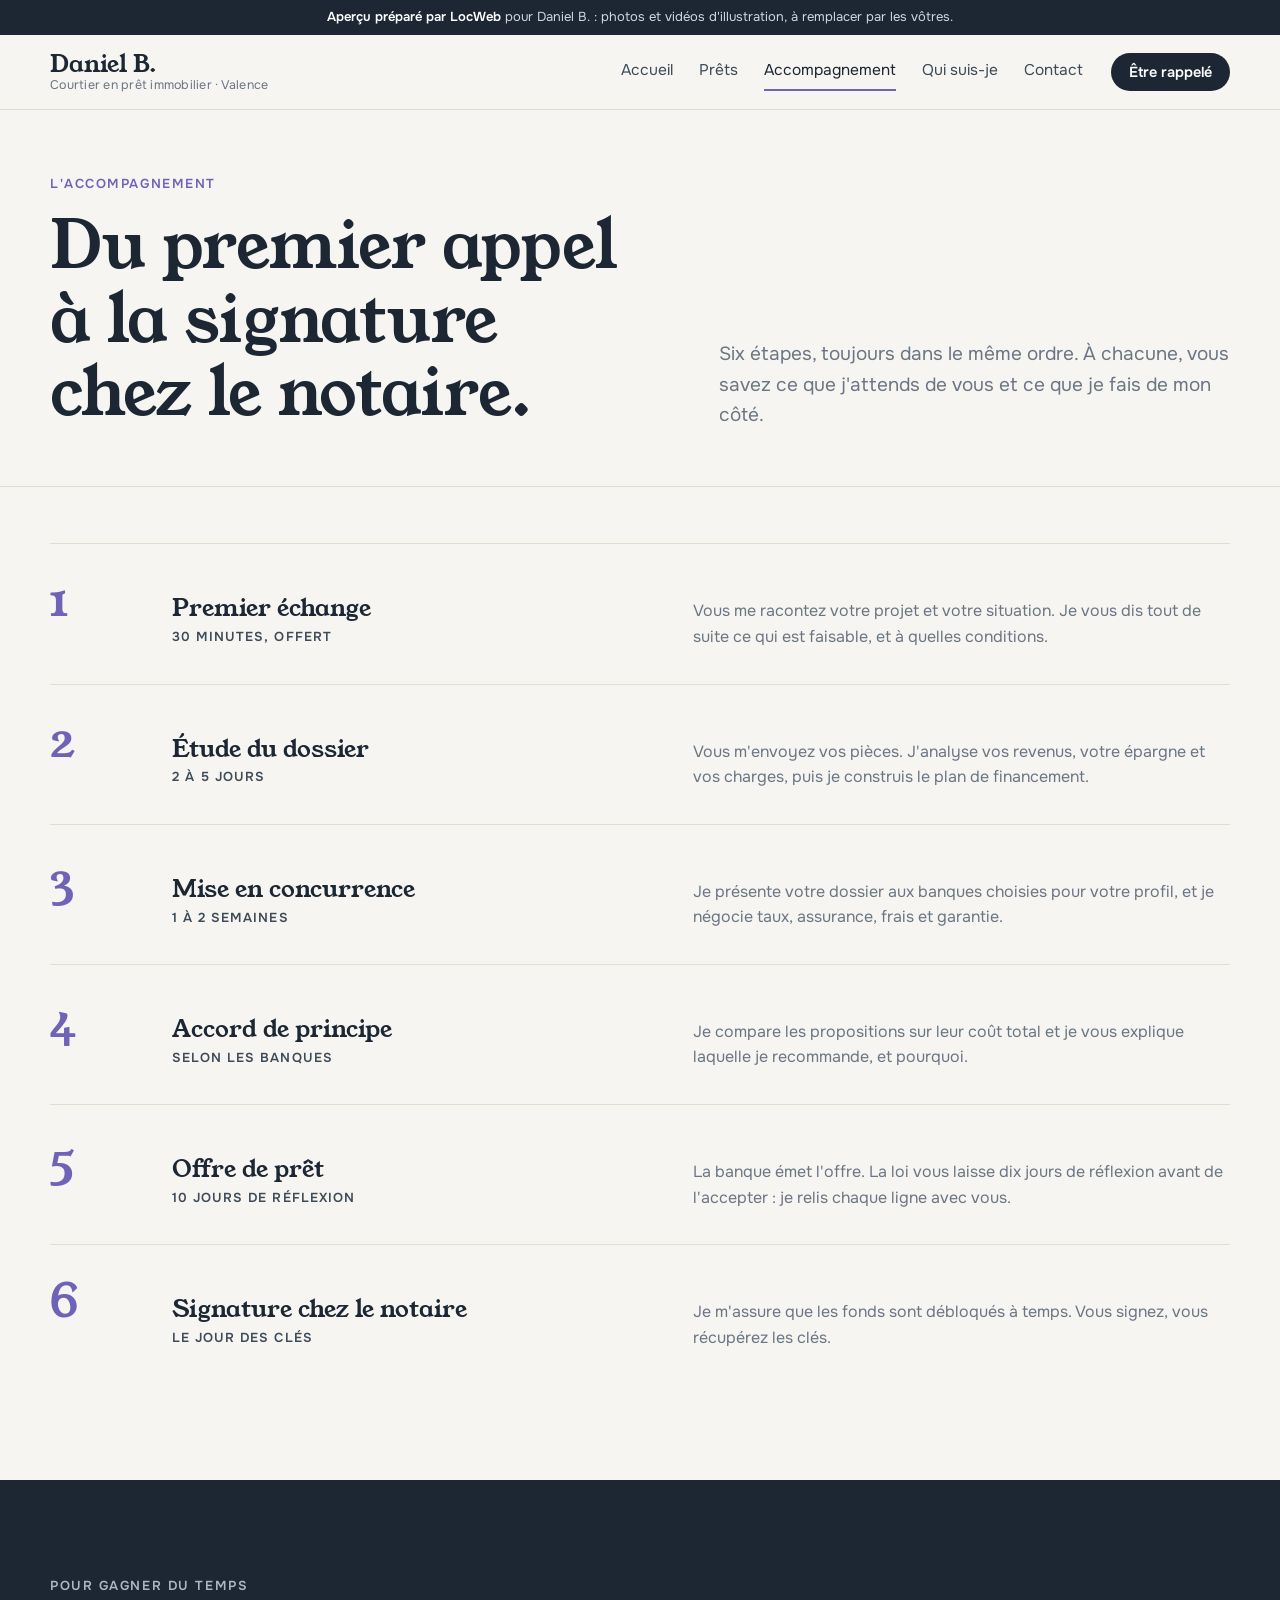
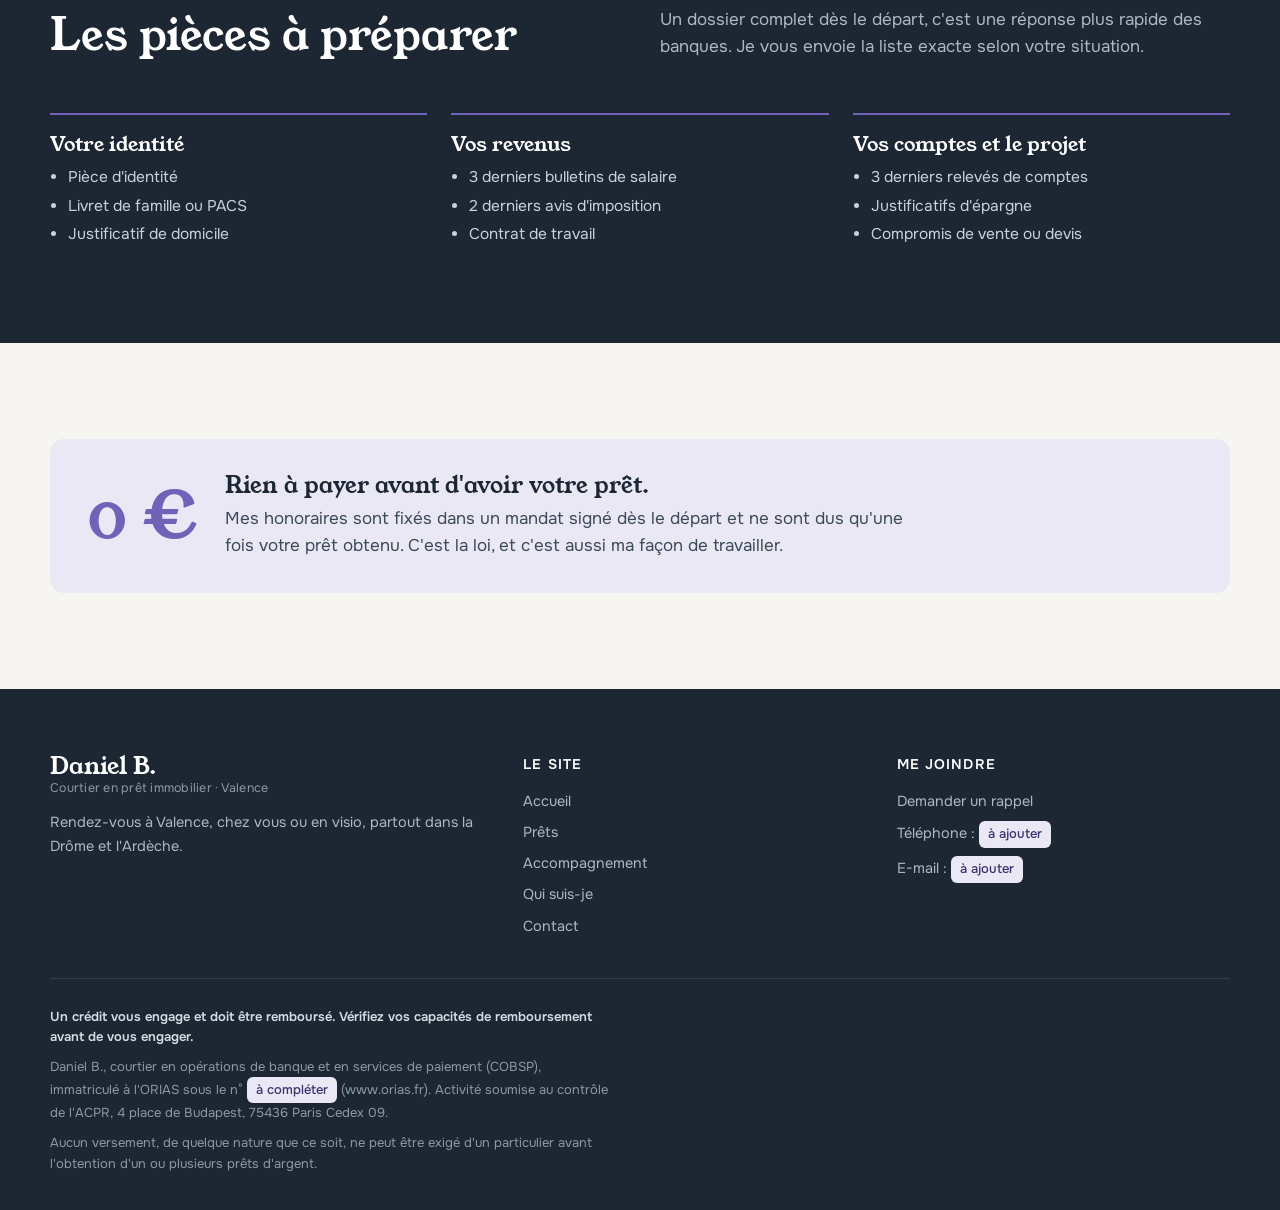
==== accompagnement.html @ 5ca6ddae "Aperçu Daniel B., courtier en prêt immobilier à Valence Co-Authored-By: Claude Opus 5.5 <noreply@ant" ====
<!doctype html>
<html lang="fr">
<head>
<meta charset="utf-8">
<meta name="viewport" content="width=device-width, initial-scale=1">
<title>Accompagnement | Daniel B., courtier à Valence</title>
<meta name="description" content="Les six étapes d'un prêt immobilier avec Daniel B., du premier échange à la signature chez le notaire.">
<meta name="robots" content="noindex, nofollow">
<link rel="preconnect" href="https://fonts.googleapis.com"><link rel="preconnect" href="https://fonts.gstatic.com" crossorigin>
<link href="https://fonts.googleapis.com/css2?family=Onest:wght@400;500;600&family=Young+Serif&display=swap" rel="stylesheet">
<script>document.documentElement.classList.add('js')</script>
<link rel="stylesheet" href="style.css?v=1">
<link rel="icon" href="data:image/svg+xml,%3Csvg xmlns='http://www.w3.org/2000/svg' viewBox='0 0 32 32'%3E%3Crect width='32' height='32' rx='8' fill='%231c2733'/%3E%3Ctext x='16' y='22' font-family='Georgia' font-size='17' fill='%23c9c2f2' text-anchor='middle'%3EDB%3C/text%3E%3C/svg%3E">
<script type="application/ld+json">{"@context":"https://schema.org","@type":"FinancialService","name":"Daniel B. — Courtier en prêt immobilier","description":"Courtier en prêt immobilier à Valence : recherche du meilleur taux, assurance emprunteur, renégociation.","url":"https://shigyn.github.io/danielcourtier/","areaServed":["Valence","Drôme","Ardèche"],"address":{"@type":"PostalAddress","addressLocality":"Valence","postalCode":"26000","addressCountry":"FR"}}</script>
</head>
<body>
<div class="apercu"><b>Aperçu préparé par LocWeb</b> pour Daniel B. : photos et vidéos d'illustration, à remplacer par les vôtres.</div>
<header class="entete">
  <div class="conteneur">
    <a class="marque" href="index.html"><b>Daniel B.</b><small>Courtier en prêt immobilier · Valence</small></a>
    <nav class="nav" aria-label="Menu principal"><a href="index.html">Accueil</a><a href="prets.html">Prêts</a><a href="accompagnement.html" aria-current="page">Accompagnement</a><a href="qui-suis-je.html">Qui suis-je</a><a href="contact.html">Contact</a></nav>
    <a class="bouton" href="contact.html">Être rappelé</a>
    <button class="burger" type="button" aria-label="Ouvrir le menu" aria-expanded="false"><span></span><span></span><span></span></button>
  </div>
</header>
<main>

<section class="tete-page">
  <div class="conteneur">
    <div class="revele"><p class="surtitre">L'accompagnement</p><h1>Du premier appel à la signature chez le notaire.</h1></div>
    <p class="chapo revele">Six étapes, toujours dans le même ordre. À chacune, vous savez ce que j'attends de vous et ce que je fais de mon côté.</p>
  </div>
</section>
<section class="section" style="padding-top:56px">
  <div class="conteneur">
    <ol class="etapes">
      <li class="etape revele"><h3>Premier échange<span class="duree">30 minutes, offert</span></h3><p>Vous me racontez votre projet et votre situation. Je vous dis tout de suite ce qui est faisable, et à quelles conditions.</p></li>
      <li class="etape revele"><h3>Étude du dossier<span class="duree">2 à 5 jours</span></h3><p>Vous m'envoyez vos pièces. J'analyse vos revenus, votre épargne et vos charges, puis je construis le plan de financement.</p></li>
      <li class="etape revele"><h3>Mise en concurrence<span class="duree">1 à 2 semaines</span></h3><p>Je présente votre dossier aux banques choisies pour votre profil, et je négocie taux, assurance, frais et garantie.</p></li>
      <li class="etape revele"><h3>Accord de principe<span class="duree">Selon les banques</span></h3><p>Je compare les propositions sur leur coût total et je vous explique laquelle je recommande, et pourquoi.</p></li>
      <li class="etape revele"><h3>Offre de prêt<span class="duree">10 jours de réflexion</span></h3><p>La banque émet l'offre. La loi vous laisse dix jours de réflexion avant de l'accepter : je relis chaque ligne avec vous.</p></li>
      <li class="etape revele"><h3>Signature chez le notaire<span class="duree">Le jour des clés</span></h3><p>Je m'assure que les fonds sont débloqués à temps. Vous signez, vous récupérez les clés.</p></li>
    </ol>
  </div>
</section>
<section class="section section-sombre">
  <div class="conteneur">
    <div class="tete-section revele">
      <div><p class="surtitre">Pour gagner du temps</p><h2>Les pièces à préparer</h2></div>
      <p>Un dossier complet dès le départ, c'est une réponse plus rapide des banques. Je vous envoie la liste exacte selon votre situation.</p>
    </div>
    <div class="pieces">
      <div class="piece revele"><h3>Votre identité</h3><ul><li>Pièce d'identité</li><li>Livret de famille ou PACS</li><li>Justificatif de domicile</li></ul></div>
      <div class="piece revele"><h3>Vos revenus</h3><ul><li>3 derniers bulletins de salaire</li><li>2 derniers avis d'imposition</li><li>Contrat de travail</li></ul></div>
      <div class="piece revele"><h3>Vos comptes et le projet</h3><ul><li>3 derniers relevés de comptes</li><li>Justificatifs d'épargne</li><li>Compromis de vente ou devis</li></ul></div>
    </div>
  </div>
</section>
<section class="section">
  <div class="conteneur">
    <div class="encart revele">
      <div class="encart-mot">0 €</div>
      <div><h3>Rien à payer avant d'avoir votre prêt.</h3><p>Mes honoraires sont fixés dans un mandat signé dès le départ et ne sont dus qu'une fois votre prêt obtenu. C'est la loi, et c'est aussi ma façon de travailler.</p></div>
    </div>
  </div>
</section>

</main>
<footer class="pied">
  <div class="conteneur">
    <div class="pied-haut">
      <div>
        <a class="marque" href="index.html"><b>Daniel B.</b><small>Courtier en prêt immobilier · Valence</small></a>
        <p style="margin-top:16px">Rendez-vous à Valence, chez vous ou en visio, partout dans la Drôme et l'Ardèche.</p>
      </div>
      <div><h4>Le site</h4><ul><li><a href="index.html">Accueil</a></li><li><a href="prets.html">Prêts</a></li><li><a href="accompagnement.html">Accompagnement</a></li><li><a href="qui-suis-je.html">Qui suis-je</a></li><li><a href="contact.html">Contact</a></li></ul></div>
      <div><h4>Me joindre</h4><ul><li><a href="contact.html">Demander un rappel</a></li><li>Téléphone : <span class="a-completer">à ajouter</span></li><li>E-mail : <span class="a-completer">à ajouter</span></li></ul></div>
    </div>
    <div class="mentions">
      <p><strong>Un crédit vous engage et doit être remboursé. Vérifiez vos capacités de remboursement avant de vous engager.</strong></p>
      <p>Daniel B., courtier en opérations de banque et en services de paiement (COBSP), immatriculé à l'ORIAS sous le n° <span class="a-completer">à compléter</span> (www.orias.fr). Activité soumise au contrôle de l'ACPR, 4 place de Budapest, 75436 Paris Cedex 09.</p>
      <p>Aucun versement, de quelque nature que ce soit, ne peut être exigé d'un particulier avant l'obtention d'un ou plusieurs prêts d'argent.</p>
    </div>
  </div>
</footer>
<script src="app.js?v=1" defer></script>
</body>
</html>
---- style.css ----
/* Daniel B. — courtier en prêt immobilier, Valence. Aperçu LocWeb. */
:root {
  --nuit: #1c2733;      /* encre ardoise : titres, fonds sombres */
  --encre: #3d4a58;     /* texte courant */
  --gris: #6b7684;      /* texte secondaire */
  --papier: #f6f5f1;    /* fond */
  --pierre: #e2ddd1;    /* calcaire de la Drôme : filets, cartes */
  --lavande: #6f63b8;   /* l'accent, utilisé avec retenue */
  --lavande-pale: #ebe8f6;
  --blanc: #fff;
  --r: 14px;
  --serif: 'Young Serif', Georgia, serif;
  --sans: 'Onest', system-ui, sans-serif;
}
* { box-sizing: border-box; margin: 0 }
html { scroll-behavior: smooth }
body { font: 17px/1.6 var(--sans); color: var(--encre); background: var(--papier); -webkit-font-smoothing: antialiased }
img { display: block; max-width: 100%; height: auto }
a { color: inherit }
h1, h2, h3 { font-family: var(--serif); font-weight: 400; color: var(--nuit); line-height: 1.12; text-wrap: balance }
h1 { font-size: clamp(38px, 5.4vw, 66px); letter-spacing: -.01em }
h2 { font-size: clamp(30px, 3.6vw, 44px) }
h3 { font-size: 23px }
p { max-width: 62ch }
.conteneur { width: min(1180px, 100% - 40px); margin-inline: auto }
.surtitre { font-size: 13px; font-weight: 600; letter-spacing: .12em; text-transform: uppercase; color: var(--lavande); margin-bottom: 14px }
.chapo { font-size: 19px; color: var(--encre); margin-top: 18px }
:focus-visible { outline: 3px solid var(--lavande); outline-offset: 3px; border-radius: 4px }

/* Bandeau aperçu */
.apercu { background: var(--nuit); color: #cfd6df; font-size: 13px; text-align: center; padding: 7px 16px }
.apercu b { color: #fff; font-weight: 600 }

/* En-tête */
.entete { position: sticky; top: 0; z-index: 20; background: rgba(246,245,241,.92); backdrop-filter: blur(10px); border-bottom: 1px solid var(--pierre) }
.entete .conteneur { display: flex; align-items: center; gap: 28px; height: 74px }
.marque { text-decoration: none; display: grid; line-height: 1.15 }
.marque b { font-family: var(--serif); font-weight: 400; font-size: 24px; color: var(--nuit) }
.marque small { font-size: 12.5px; color: var(--gris); letter-spacing: .02em }
.nav { display: flex; gap: 26px; margin-left: auto }
.nav a { text-decoration: none; font-size: 15.5px; color: var(--encre); padding: 6px 0; border-bottom: 2px solid transparent }
.nav a:hover { color: var(--nuit) }
.nav a[aria-current] { color: var(--nuit); border-color: var(--lavande) }
.bouton { display: inline-flex; align-items: center; gap: 10px; justify-content: center; font: 600 15.5px/1 var(--sans); text-decoration: none; padding: 15px 22px; border-radius: 999px; background: var(--nuit); color: #fff; border: 0; cursor: pointer; transition: background .2s }
.bouton:hover { background: #2b3a4b }
.bouton-clair { background: transparent; color: var(--nuit); box-shadow: inset 0 0 0 1.5px var(--nuit) }
.bouton-clair:hover { background: var(--nuit); color: #fff }
.bouton-lavande { background: var(--lavande) }
.bouton-lavande:hover { background: #5d52a3 }
.entete .bouton { padding: 12px 18px; font-size: 14.5px }
.burger { display: none; margin-left: auto; width: 44px; height: 44px; border: 0; background: none; cursor: pointer }
.burger span { display: block; width: 22px; height: 2px; background: var(--nuit); margin: 5px auto; transition: transform .2s }

/* Héros : la remise des clés en vidéo, le calcul par-dessus */
.heros { position: relative; min-height: min(88vh, 820px); display: grid; align-items: center; padding: 90px 0 70px; overflow: hidden; background: var(--nuit) }
.heros-fond { position: absolute; inset: 0 }
.heros-fond video, .heros-fond img { width: 100%; height: 100%; object-fit: cover; animation: approche 18s ease-out both }
.heros-fond::after { content: ''; position: absolute; inset: 0; background: linear-gradient(90deg, rgba(20,28,37,.9) 0%, rgba(20,28,37,.66) 48%, rgba(20,28,37,.25) 100%) }
@keyframes approche { from { transform: scale(1.08) } to { transform: scale(1) } }
.heros .conteneur { position: relative; display: grid; grid-template-columns: 1.1fr 1fr; gap: 64px; align-items: center }
.heros h1 { color: #fff }
.heros h1 em { font-style: normal; color: #c9c2f2 }
.heros .surtitre { color: #c9c2f2 }
.heros-texte .chapo { max-width: 46ch; color: #d3d9e1 }
.heros-actions { display: flex; flex-wrap: wrap; gap: 12px; margin-top: 32px }
.heros .bouton-clair { color: #fff; box-shadow: inset 0 0 0 1.5px rgba(255,255,255,.7) }
.heros .bouton-clair:hover { background: #fff; color: var(--nuit) }
.entree > * { opacity: 0; transform: translateY(22px); animation: monte .9s cubic-bezier(.2,.7,.2,1) forwards }
.entree > :nth-child(2) { animation-delay: .12s } .entree > :nth-child(3) { animation-delay: .24s } .entree > :nth-child(4) { animation-delay: .36s }
.calcul.entree-carte { opacity: 0; transform: translateY(30px); animation: monte 1s .45s cubic-bezier(.2,.7,.2,1) forwards }
@keyframes monte { to { opacity: 1; transform: none } }
@media (prefers-reduced-motion: reduce) { .heros-fond video, .heros-fond img, .entree > *, .calcul.entree-carte { animation: none; opacity: 1; transform: none } }

/* La carte de calcul : l'élément signature */
.calcul { background: var(--blanc); border-radius: 20px; padding: 34px; box-shadow: 0 1px 0 var(--pierre), 0 24px 60px -30px rgba(28,39,51,.35) }
.calcul h2 { font-size: 26px; margin-bottom: 26px }
.curseur { margin-bottom: 22px }
.curseur label { display: flex; justify-content: space-between; align-items: baseline; font-size: 15px; color: var(--gris); margin-bottom: 10px }
.curseur output { font: 600 19px/1 var(--sans); color: var(--nuit); font-variant-numeric: tabular-nums }
input[type=range] { -webkit-appearance: none; appearance: none; width: 100%; height: 6px; border-radius: 6px; background: linear-gradient(var(--lavande), var(--lavande)) 0/var(--p, 50%) 100% no-repeat, var(--pierre); cursor: pointer }
input[type=range]::-webkit-slider-thumb { -webkit-appearance: none; width: 24px; height: 24px; border-radius: 50%; background: var(--blanc); border: 2px solid var(--lavande); box-shadow: 0 2px 6px rgba(0,0,0,.15) }
input[type=range]::-moz-range-thumb { width: 22px; height: 22px; border-radius: 50%; background: var(--blanc); border: 2px solid var(--lavande) }
.resultat { margin-top: 28px; padding-top: 24px; border-top: 1px solid var(--pierre); display: grid; grid-template-columns: 1fr auto; gap: 6px 20px; align-items: end }
.resultat-libelle { font-size: 15px; color: var(--gris) }
.resultat-chiffre { font-family: var(--serif); font-size: clamp(44px, 5vw, 58px); line-height: 1; color: var(--nuit); font-variant-numeric: tabular-nums; grid-row: 2 }
.resultat-chiffre small { font-family: var(--sans); font-size: 18px; color: var(--gris) }
.resultat-cout { grid-row: 1 / 3; grid-column: 2; text-align: right; font-size: 14px; color: var(--gris) }
.resultat-cout b { display: block; font-size: 18px; color: var(--encre); font-variant-numeric: tabular-nums }
.gain { margin-top: 20px; background: var(--lavande-pale); color: #3b3270; border-radius: 12px; padding: 14px 16px; font-size: 15px; line-height: 1.45 }
.gain b { font-variant-numeric: tabular-nums }
.avertissement { font-size: 12.5px; color: var(--gris); margin-top: 16px; line-height: 1.45 }

/* Sections */
.section { padding: 96px 0 }
.section-blanche { background: var(--blanc) }
.section-sombre { background: var(--nuit); color: #c9d1db }
.section-sombre h2, .section-sombre h3 { color: #fff }
.section-sombre .surtitre { color: #b5aeea }
.tete-section { display: grid; grid-template-columns: 1fr 1fr; gap: 40px; align-items: end; margin-bottom: 52px }
.tete-section p { color: var(--gris) }
.section-sombre .tete-section p { color: #aeb8c4 }

/* Leviers négociés */
.leviers { display: grid; grid-template-columns: repeat(4, 1fr); gap: 1px; background: var(--pierre); border: 1px solid var(--pierre); border-radius: var(--r); overflow: hidden }
.levier { background: var(--blanc); padding: 30px 26px 34px }
.levier-mot { font-family: var(--serif); font-size: 30px; color: var(--lavande); line-height: 1; margin-bottom: 14px }
.levier h3 { font-size: 20px; margin-bottom: 8px }
.levier p { font-size: 15.5px; color: var(--gris) }

/* Emplacements photo / vidéo du courtier */
.media-perso { display: grid; grid-template-columns: 1.4fr 1fr; gap: 56px; align-items: center }
.cadre-video, .cadre-portrait { position: relative; border-radius: var(--r); overflow: hidden; background: #26323f; display: grid; place-items: center; text-align: center; color: #c9d1db }
.cadre-video { aspect-ratio: 16/9 }
.cadre-video img, .cadre-portrait img { position: absolute; inset: 0; width: 100%; height: 100%; object-fit: cover; opacity: .38 }
.cadre-video > div, .cadre-portrait > div { position: relative; padding: 24px }
.lecture { width: 78px; height: 78px; border-radius: 50%; background: var(--blanc); display: grid; place-items: center; margin: 0 auto 16px; box-shadow: 0 10px 30px rgba(0,0,0,.3) }
.lecture::before { content: ''; border-left: 22px solid var(--nuit); border-top: 14px solid transparent; border-bottom: 14px solid transparent; margin-left: 6px }
.cadre-video strong, .cadre-portrait strong { display: block; color: #fff; font-weight: 600; font-size: 17px }
.cadre-video small, .cadre-portrait small { font-size: 14px }
.cadre-portrait { aspect-ratio: 4/5 }
.signature-nom { font-family: var(--serif); font-size: 24px; color: var(--nuit); margin-top: 22px }

/* Profils */
.profils { display: grid; grid-template-columns: repeat(3, 1fr); gap: 24px }
.profil { background: var(--blanc); border-radius: var(--r); overflow: hidden; text-decoration: none; display: flex; flex-direction: column; transition: transform .25s, box-shadow .25s }
.profil:hover { transform: translateY(-4px); box-shadow: 0 20px 40px -24px rgba(28,39,51,.4) }
.profil img { aspect-ratio: 4/3; object-fit: cover; width: 100% }
.profil div { padding: 24px 24px 28px }
.profil h3 { margin-bottom: 8px }
.profil p { font-size: 15.5px; color: var(--gris) }
.profil .lien { margin-top: 14px; font-weight: 600; font-size: 15px; color: var(--lavande) }

/* Bandeau Drôme */
.bandeau-local { position: relative; min-height: 520px; display: grid; align-items: end; color: #fff; overflow: hidden }
.bandeau-local > img, .bandeau-local > video { position: absolute; inset: 0; width: 100%; height: 100%; object-fit: cover }
.bandeau-local::after { content: ''; position: absolute; inset: 0; background: linear-gradient(180deg, rgba(28,39,51,0) 30%, rgba(28,39,51,.82)) }
.bandeau-local .conteneur { position: relative; z-index: 1; padding: 0 0 64px }
.bandeau-local h2 { color: #fff; max-width: 18ch }
.communes { display: flex; flex-wrap: wrap; gap: 8px; margin-top: 24px }
.communes span { font-size: 14px; padding: 7px 14px; border-radius: 999px; background: rgba(255,255,255,.14); backdrop-filter: blur(6px) }
.credit-photo { position: absolute; right: 14px; bottom: 10px; z-index: 1; font-size: 11px; opacity: .6 }

/* Appel à l'action */
.appel { text-align: center; display: grid; justify-items: center; gap: 18px }
.appel p { color: var(--gris) }

/* Pages intérieures */
.tete-page { padding: 64px 0 56px; border-bottom: 1px solid var(--pierre) }
.tete-page .conteneur { display: grid; grid-template-columns: 1.2fr 1fr; gap: 56px; align-items: end }
.tete-page .chapo { color: var(--gris) }
.bloc-pret { display: grid; grid-template-columns: 1fr 1.1fr; gap: 64px; align-items: center; padding: 72px 0; border-bottom: 1px solid var(--pierre) }
.bloc-pret:nth-of-type(even) .bloc-pret-photo { order: 2 }
.bloc-pret-photo { border-radius: var(--r); overflow: hidden; aspect-ratio: 5/4 }
.bloc-pret-photo img { width: 100%; height: 100%; object-fit: cover }
.bloc-pret h2 { font-size: clamp(28px, 3vw, 38px); margin-bottom: 16px }
.points { list-style: none; padding: 0; margin-top: 20px; display: grid; gap: 10px }
.points li { padding-left: 26px; position: relative; font-size: 16px }
.points li::before { content: ''; position: absolute; left: 0; top: .62em; width: 12px; height: 2px; background: var(--lavande) }

/* Étapes : une vraie suite, donc numérotée */
.etapes { list-style: none; padding: 0; counter-reset: e; display: grid; gap: 0 }
.etape { counter-increment: e; display: grid; grid-template-columns: 90px 1fr 1.1fr; gap: 32px; padding: 34px 0; border-top: 1px solid var(--pierre); align-items: baseline }
.etape::before { content: counter(e); font-family: var(--serif); font-size: 46px; line-height: 1; color: var(--lavande) }
.etape h3 { font-size: 24px }
.etape p { color: var(--gris); font-size: 16px }
.etape .duree { display: block; font-size: 13px; font-weight: 600; letter-spacing: .08em; text-transform: uppercase; color: var(--encre); margin-top: 8px; font-family: var(--sans) }
.pieces { display: grid; grid-template-columns: repeat(3, 1fr); gap: 24px }
.piece { border-top: 2px solid var(--lavande); padding-top: 18px }
.piece h3 { font-size: 20px; margin-bottom: 10px }
.piece ul { padding-left: 18px; font-size: 15.5px; color: #c9d1db; display: grid; gap: 4px }
.encart { background: var(--lavande-pale); border-radius: var(--r); padding: 34px 38px; display: grid; grid-template-columns: auto 1fr; gap: 28px; align-items: center }
.encart-mot { font-family: var(--serif); font-size: 64px; line-height: 1; color: var(--lavande) }
.encart h3 { margin-bottom: 6px }

/* Capacité d'emprunt */
.capacite { display: grid; grid-template-columns: 1fr 1fr; gap: 56px; align-items: center }
.capacite .calcul { box-shadow: none; border: 1px solid var(--pierre) }

/* Qui suis-je */
.presentation { display: grid; grid-template-columns: .8fr 1.2fr; gap: 64px; align-items: start }
.presentation-texte p + p { margin-top: 16px }
.citation { font-family: var(--serif); font-size: clamp(24px, 2.6vw, 32px); line-height: 1.3; color: var(--nuit); border-left: 3px solid var(--lavande); padding-left: 26px; margin: 34px 0 }
.valeurs { display: grid; grid-template-columns: repeat(3, 1fr); gap: 32px }
.valeurs h3 { font-size: 22px; margin-bottom: 8px }
.valeurs p { color: var(--gris); font-size: 16px }

/* Contact */
.contact { display: grid; grid-template-columns: 1.25fr .75fr; gap: 56px; align-items: start; padding: 64px 0 96px }
.formulaire { background: var(--blanc); border-radius: 20px; padding: 36px; display: grid; grid-template-columns: 1fr 1fr; gap: 18px 20px }
.champ { display: grid; gap: 7px }
.champ-large { grid-column: 1 / -1 }
.champ label, .champ legend { font-size: 14.5px; font-weight: 600; color: var(--nuit) }
.champ input, .champ select, .champ textarea { font: 16px/1.4 var(--sans); color: var(--nuit); padding: 13px 14px; border: 1.5px solid var(--pierre); border-radius: 10px; background: var(--papier); width: 100% }
.champ input:focus, .champ select:focus, .champ textarea:focus { outline: none; border-color: var(--lavande); background: #fff }
.choix-projet { border: 0; padding: 0; display: flex; flex-wrap: wrap; gap: 8px; grid-column: 1 / -1 }
.choix-projet legend { margin-bottom: 10px }
.choix-projet label { font-size: 15px; font-weight: 500; padding: 10px 16px; border-radius: 999px; border: 1.5px solid var(--pierre); cursor: pointer; color: var(--encre) }
.choix-projet input { position: absolute; opacity: 0; pointer-events: none }
.choix-projet input:checked + span { color: var(--nuit) }
.choix-projet label:has(input:checked) { border-color: var(--lavande); background: var(--lavande-pale); color: var(--nuit) }
.choix-projet label:has(input:focus-visible) { outline: 3px solid var(--lavande); outline-offset: 2px }
.consentement { grid-column: 1 / -1; display: flex; gap: 10px; font-size: 13.5px; color: var(--gris); align-items: flex-start }
.consentement input { margin-top: 4px; accent-color: var(--lavande) }
.formulaire .bouton { grid-column: 1 / -1; justify-self: start }
.merci { grid-column: 1 / -1; background: var(--lavande-pale); color: #3b3270; border-radius: 12px; padding: 16px 18px; font-size: 15px }
.coordonnees { display: grid; gap: 28px }
.coordonnees h3 { font-size: 20px; margin-bottom: 6px }
.coordonnees p { color: var(--gris); font-size: 16px }
.coordonnees a { color: var(--nuit); font-weight: 600 }
.a-completer { display: inline-block; font-size: 13px; color: #3b3270; background: var(--lavande-pale); padding: 3px 9px; border-radius: 6px; font-weight: 500 }

/* Pied de page avec mentions obligatoires d'un intermédiaire en crédit */
.pied { background: var(--nuit); color: #aeb8c4; font-size: 14.5px; padding: 64px 0 36px }
.pied-haut { display: grid; grid-template-columns: 1.3fr 1fr 1fr; gap: 40px; padding-bottom: 40px; border-bottom: 1px solid #2f3d4d }
.pied .marque b { color: #fff }
.pied .marque small { color: #8c98a6 }
.pied h4 { color: #fff; font-size: 14px; letter-spacing: .08em; text-transform: uppercase; margin-bottom: 14px; font-weight: 600 }
.pied ul { list-style: none; padding: 0; display: grid; gap: 8px }
.pied a { text-decoration: none }
.pied a:hover { color: #fff }
.mentions { padding-top: 28px; display: grid; gap: 10px; font-size: 13px; line-height: 1.55; color: #8c98a6 }
.mentions strong { color: #d6dce3; font-weight: 600 }

/* Apparition douce ; les photos se découvrent comme un rideau */
.js .rideau { clip-path: inset(0 0 100% 0); transition: clip-path 1.1s cubic-bezier(.7,0,.2,1) }
.js .rideau.vu { clip-path: inset(0 0 0 0) }
.js .rideau img { transform: scale(1.12); transition: transform 1.6s cubic-bezier(.2,.7,.2,1) }
.js .rideau.vu img { transform: none }
@media (prefers-reduced-motion: reduce) { .js .rideau, .js .rideau img { clip-path: none; transform: none; transition: none } }
.js .revele { opacity: 0; transform: translateY(18px); transition: opacity .7s ease, transform .7s ease }
.js .revele.vu { opacity: 1; transform: none }
.js .tete-page .revele { opacity: 0; transform: translateY(22px); transition: none; animation: monte .9s .05s cubic-bezier(.2,.7,.2,1) forwards }
.js .tete-page .revele + .revele { animation-delay: .2s }
@media (prefers-reduced-motion: reduce) { .js .revele, .js .tete-page .revele { opacity: 1; transform: none; transition: none; animation: none } html { scroll-behavior: auto } .profil { transition: none } }

/* Responsive */
@media (max-width: 1020px) {
  .nav, .entete .bouton { display: none }
  .burger { display: block }
  .entete.ouvert .nav { display: flex; flex-direction: column; gap: 0; position: absolute; top: 74px; left: 0; right: 0; background: var(--papier); border-bottom: 1px solid var(--pierre); padding: 8px 20px 18px }
  .entete.ouvert .nav a { padding: 14px 0; border-bottom: 1px solid var(--pierre); font-size: 17px }
  .heros .conteneur, .tete-page .conteneur, .media-perso, .bloc-pret, .capacite, .presentation, .contact, .tete-section { grid-template-columns: 1fr }
  .bloc-pret:nth-of-type(even) .bloc-pret-photo { order: 0 }
  .leviers { grid-template-columns: 1fr 1fr }
  .profils, .valeurs, .pieces { grid-template-columns: 1fr }
  .pied-haut { grid-template-columns: 1fr }
  .etape { grid-template-columns: 60px 1fr; gap: 8px 20px }
  .etape p { grid-column: 2 }
  .presentation .cadre-portrait { max-width: 420px }
}
@media (max-width: 600px) {
  body { font-size: 16px }
  .section { padding: 68px 0 }
  .heros { padding: 32px 0 56px }
  .calcul, .formulaire { padding: 24px 20px }
  .formulaire { grid-template-columns: 1fr }
  .leviers { grid-template-columns: 1fr }
  .resultat { grid-template-columns: 1fr }
  .resultat-cout { grid-row: auto; grid-column: auto; text-align: left }
  .encart { grid-template-columns: 1fr; padding: 26px 22px }
  .bandeau-local { min-height: 460px }
  .marque small { display: none }
}
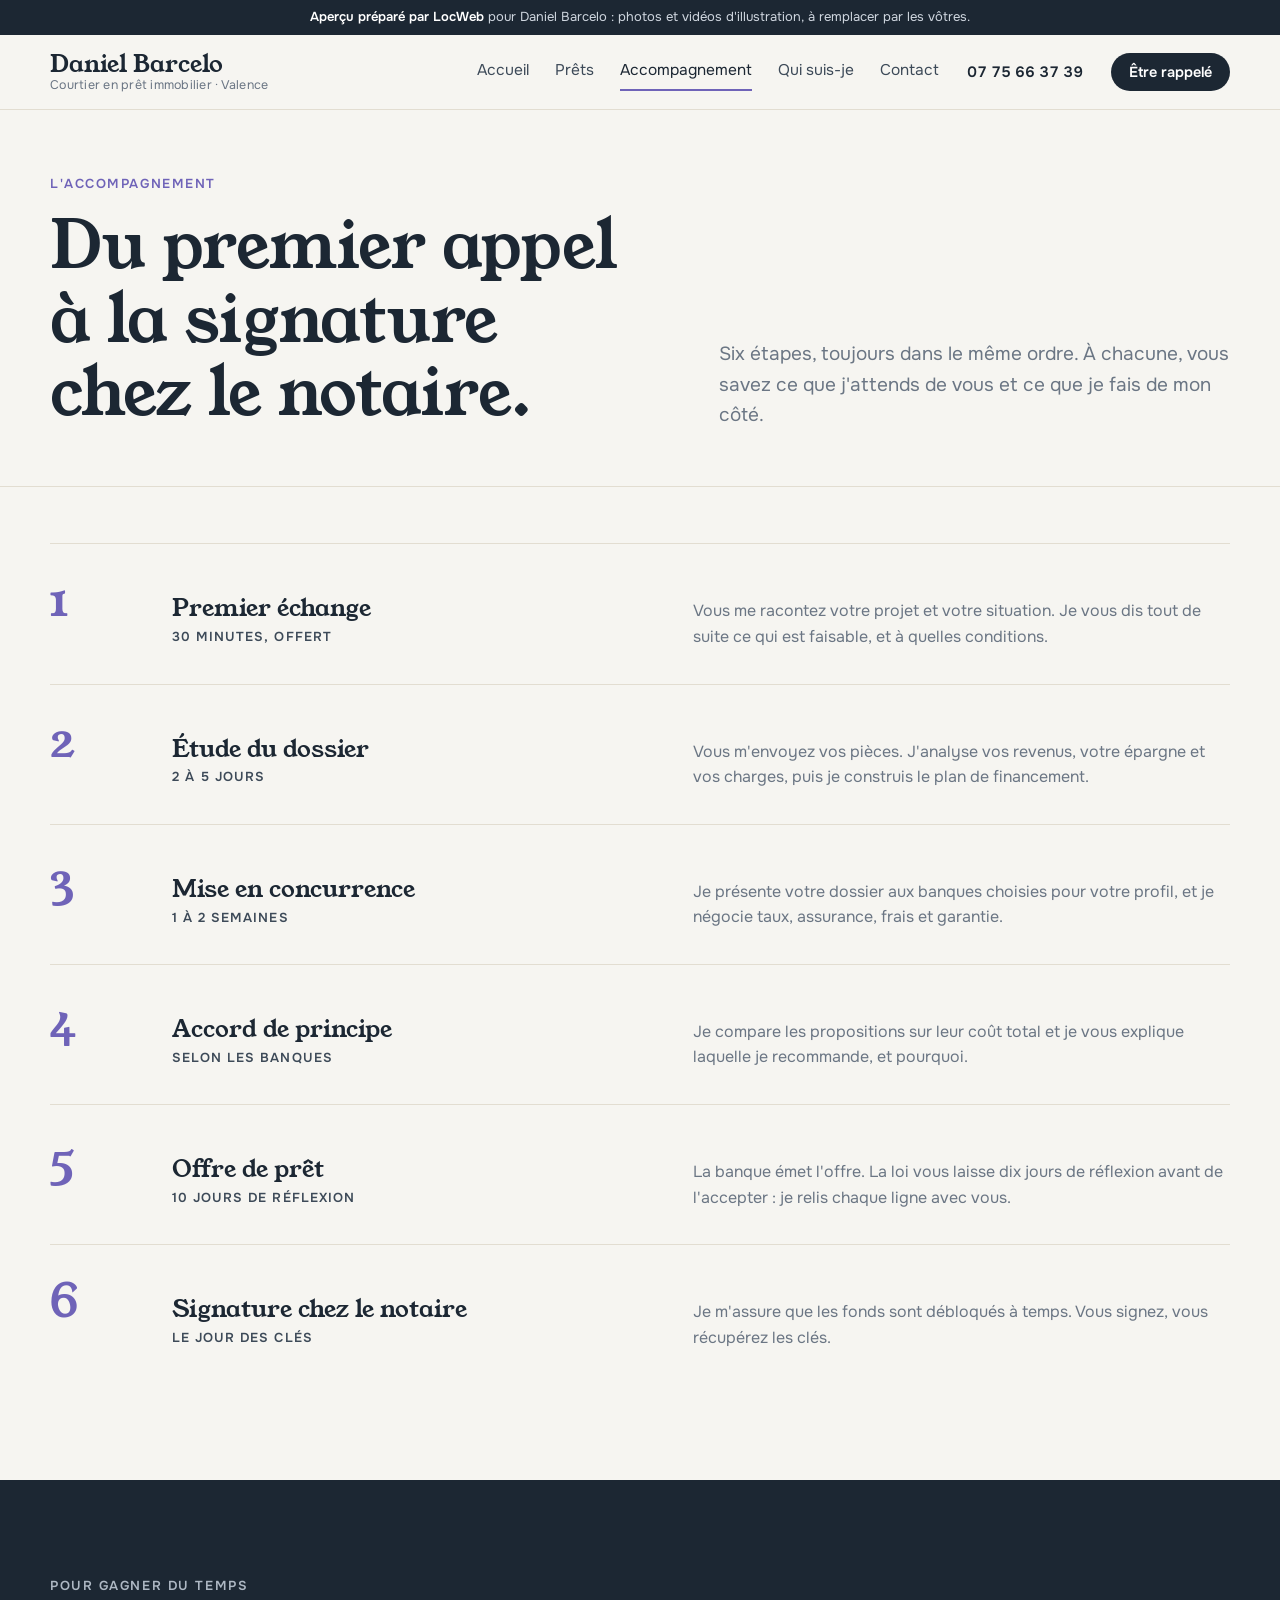
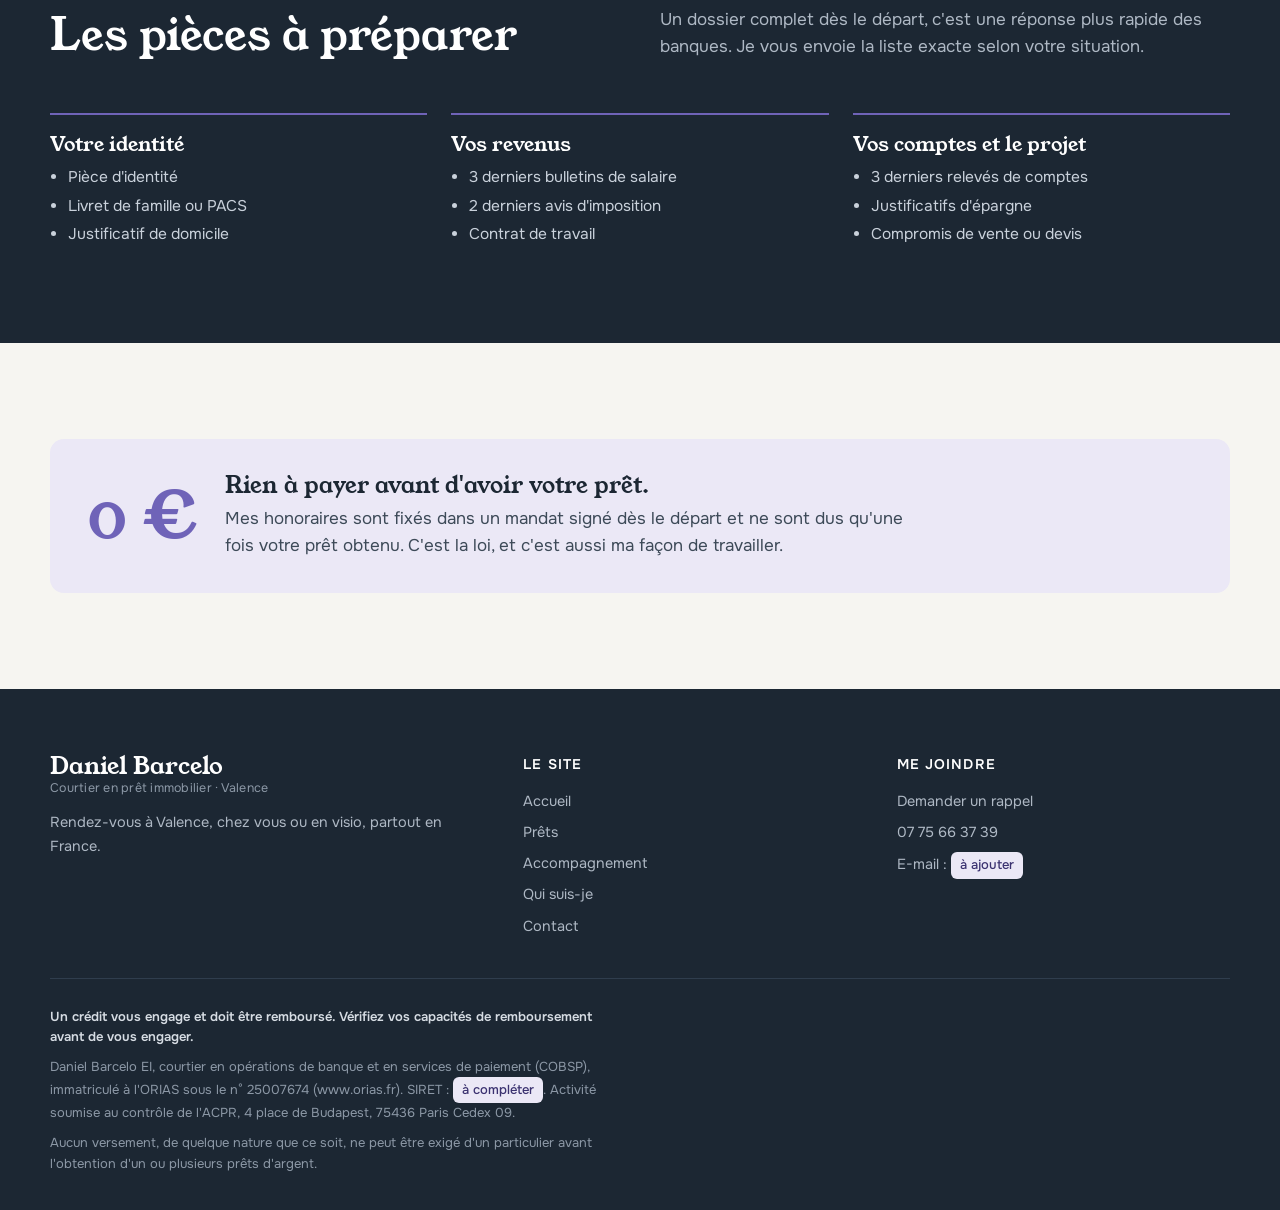
==== commit 478f0b8d: "Daniel Barcelo : 18 ans en banque, téléphone, ORIAS, profil séniors, à distance Co-Authored-By: Clau" ====
--- a/accompagnement.html
+++ b/accompagnement.html
@@ -3,22 +3,23 @@
 <head>
 <meta charset="utf-8">
 <meta name="viewport" content="width=device-width, initial-scale=1">
-<title>Accompagnement | Daniel B., courtier à Valence</title>
-<meta name="description" content="Les six étapes d'un prêt immobilier avec Daniel B., du premier échange à la signature chez le notaire.">
+<title>Accompagnement | Daniel Barcelo, courtier à Valence</title>
+<meta name="description" content="Les six étapes d'un prêt immobilier avec Daniel Barcelo, du premier échange à la signature chez le notaire.">
 <meta name="robots" content="noindex, nofollow">
 <link rel="preconnect" href="https://fonts.googleapis.com"><link rel="preconnect" href="https://fonts.gstatic.com" crossorigin>
 <link href="https://fonts.googleapis.com/css2?family=Onest:wght@400;500;600&family=Young+Serif&display=swap" rel="stylesheet">
 <script>document.documentElement.classList.add('js')</script>
-<link rel="stylesheet" href="style.css?v=1">
+<link rel="stylesheet" href="style.css?v=3">
 <link rel="icon" href="data:image/svg+xml,%3Csvg xmlns='http://www.w3.org/2000/svg' viewBox='0 0 32 32'%3E%3Crect width='32' height='32' rx='8' fill='%231c2733'/%3E%3Ctext x='16' y='22' font-family='Georgia' font-size='17' fill='%23c9c2f2' text-anchor='middle'%3EDB%3C/text%3E%3C/svg%3E">
-<script type="application/ld+json">{"@context":"https://schema.org","@type":"FinancialService","name":"Daniel B. — Courtier en prêt immobilier","description":"Courtier en prêt immobilier à Valence : recherche du meilleur taux, assurance emprunteur, renégociation.","url":"https://shigyn.github.io/danielcourtier/","areaServed":["Valence","Drôme","Ardèche"],"address":{"@type":"PostalAddress","addressLocality":"Valence","postalCode":"26000","addressCountry":"FR"}}</script>
+<script type="application/ld+json">{"@context":"https://schema.org","@type":"FinancialService","name":"Daniel Barcelo — Courtier en prêt immobilier","description":"Courtier en prêt immobilier à Valence : recherche du meilleur taux, assurance emprunteur, renégociation.","url":"https://shigyn.github.io/danielcourtier/","telephone":"+33775663739","areaServed":["Valence","Drôme","Ardèche","France"],"address":{"@type":"PostalAddress","addressLocality":"Valence","postalCode":"26000","addressCountry":"FR"}}</script>
 </head>
 <body>
-<div class="apercu"><b>Aperçu préparé par LocWeb</b> pour Daniel B. : photos et vidéos d'illustration, à remplacer par les vôtres.</div>
+<div class="apercu"><b>Aperçu préparé par LocWeb</b> pour Daniel Barcelo : photos et vidéos d'illustration, à remplacer par les vôtres.</div>
 <header class="entete">
   <div class="conteneur">
-    <a class="marque" href="index.html"><b>Daniel B.</b><small>Courtier en prêt immobilier · Valence</small></a>
+    <a class="marque" href="index.html"><b>Daniel Barcelo</b><small>Courtier en prêt immobilier · Valence</small></a>
     <nav class="nav" aria-label="Menu principal"><a href="index.html">Accueil</a><a href="prets.html">Prêts</a><a href="accompagnement.html" aria-current="page">Accompagnement</a><a href="qui-suis-je.html">Qui suis-je</a><a href="contact.html">Contact</a></nav>
+    <a class="tel-entete" href="tel:+33775663739">07 75 66 37 39</a>
     <a class="bouton" href="contact.html">Être rappelé</a>
     <button class="burger" type="button" aria-label="Ouvrir le menu" aria-expanded="false"><span></span><span></span><span></span></button>
   </div>
@@ -70,19 +71,20 @@
   <div class="conteneur">
     <div class="pied-haut">
       <div>
-        <a class="marque" href="index.html"><b>Daniel B.</b><small>Courtier en prêt immobilier · Valence</small></a>
-        <p style="margin-top:16px">Rendez-vous à Valence, chez vous ou en visio, partout dans la Drôme et l'Ardèche.</p>
+        <a class="marque" href="index.html"><b>Daniel Barcelo</b><small>Courtier en prêt immobilier · Valence</small></a>
+        <p style="margin-top:16px">Rendez-vous à Valence, chez vous ou en visio, partout en France.</p>
       </div>
       <div><h4>Le site</h4><ul><li><a href="index.html">Accueil</a></li><li><a href="prets.html">Prêts</a></li><li><a href="accompagnement.html">Accompagnement</a></li><li><a href="qui-suis-je.html">Qui suis-je</a></li><li><a href="contact.html">Contact</a></li></ul></div>
-      <div><h4>Me joindre</h4><ul><li><a href="contact.html">Demander un rappel</a></li><li>Téléphone : <span class="a-completer">à ajouter</span></li><li>E-mail : <span class="a-completer">à ajouter</span></li></ul></div>
+      <div><h4>Me joindre</h4><ul><li><a href="contact.html">Demander un rappel</a></li><li><a href="tel:+33775663739">07 75 66 37 39</a></li><li>E-mail : <span class="a-completer">à ajouter</span></li></ul></div>
     </div>
     <div class="mentions">
       <p><strong>Un crédit vous engage et doit être remboursé. Vérifiez vos capacités de remboursement avant de vous engager.</strong></p>
-      <p>Daniel B., courtier en opérations de banque et en services de paiement (COBSP), immatriculé à l'ORIAS sous le n° <span class="a-completer">à compléter</span> (www.orias.fr). Activité soumise au contrôle de l'ACPR, 4 place de Budapest, 75436 Paris Cedex 09.</p>
+      <p>Daniel Barcelo EI, courtier en opérations de banque et en services de paiement (COBSP), immatriculé à l'ORIAS sous le n° 25007674 (www.orias.fr). SIRET : <span class="a-completer">à compléter</span>. Activité soumise au contrôle de l'ACPR, 4 place de Budapest, 75436 Paris Cedex 09.</p>
       <p>Aucun versement, de quelque nature que ce soit, ne peut être exigé d'un particulier avant l'obtention d'un ou plusieurs prêts d'argent.</p>
     </div>
   </div>
 </footer>
-<script src="app.js?v=1" defer></script>
+<a class="appel-flottant" href="tel:+33775663739" aria-label="Appeler Daniel Barcelo au 07 75 66 37 39"><svg viewBox="0 0 24 24" width="20" height="20" aria-hidden="true"><path fill="currentColor" d="M6.6 10.8a15.1 15.1 0 0 0 6.6 6.6l2.2-2.2a1 1 0 0 1 1-.25 11.4 11.4 0 0 0 3.6.57 1 1 0 0 1 1 1V20a1 1 0 0 1-1 1A17 17 0 0 1 3 4a1 1 0 0 1 1-1h3.5a1 1 0 0 1 1 1c0 1.25.2 2.45.57 3.57a1 1 0 0 1-.25 1z"/></svg>Appeler</a>
+<script src="app.js?v=3" defer></script>
 </body>
 </html>
--- a/style.css
+++ b/style.css
@@ -51,6 +51,10 @@
 .burger { display: none; margin-left: auto; width: 44px; height: 44px; border: 0; background: none; cursor: pointer }
 .burger span { display: block; width: 22px; height: 2px; background: var(--nuit); margin: 5px auto; transition: transform .2s }
 
+.tel-entete { text-decoration: none; font-weight: 600; font-size: 15px; color: var(--nuit); white-space: nowrap; font-variant-numeric: tabular-nums }
+.tel-entete:hover { color: var(--lavande) }
+.appel-flottant { display: none; position: fixed; right: 16px; bottom: 16px; z-index: 30; align-items: center; gap: 8px; padding: 14px 20px; border-radius: 999px; background: var(--lavande); color: #fff; font-weight: 600; text-decoration: none; box-shadow: 0 10px 30px -8px rgba(28,39,51,.5) }
+
 /* Héros : la remise des clés en vidéo, le calcul par-dessus */
 .heros { position: relative; min-height: min(88vh, 820px); display: grid; align-items: center; padding: 90px 0 70px; overflow: hidden; background: var(--nuit) }
 .heros-fond { position: absolute; inset: 0 }
@@ -121,7 +125,7 @@
 .signature-nom { font-family: var(--serif); font-size: 24px; color: var(--nuit); margin-top: 22px }
 
 /* Profils */
-.profils { display: grid; grid-template-columns: repeat(3, 1fr); gap: 24px }
+.profils { display: grid; grid-template-columns: repeat(4, 1fr); gap: 20px }
 .profil { background: var(--blanc); border-radius: var(--r); overflow: hidden; text-decoration: none; display: flex; flex-direction: column; transition: transform .25s, box-shadow .25s }
 .profil:hover { transform: translateY(-4px); box-shadow: 0 20px 40px -24px rgba(28,39,51,.4) }
 .profil img { aspect-ratio: 4/3; object-fit: cover; width: 100% }
@@ -180,7 +184,7 @@
 .presentation { display: grid; grid-template-columns: .8fr 1.2fr; gap: 64px; align-items: start }
 .presentation-texte p + p { margin-top: 16px }
 .citation { font-family: var(--serif); font-size: clamp(24px, 2.6vw, 32px); line-height: 1.3; color: var(--nuit); border-left: 3px solid var(--lavande); padding-left: 26px; margin: 34px 0 }
-.valeurs { display: grid; grid-template-columns: repeat(3, 1fr); gap: 32px }
+.valeurs { display: grid; grid-template-columns: repeat(4, 1fr); gap: 32px }
 .valeurs h3 { font-size: 22px; margin-bottom: 8px }
 .valeurs p { color: var(--gris); font-size: 16px }
 
@@ -195,7 +199,8 @@
 .choix-projet { border: 0; padding: 0; display: flex; flex-wrap: wrap; gap: 8px; grid-column: 1 / -1 }
 .choix-projet legend { margin-bottom: 10px }
 .choix-projet label { font-size: 15px; font-weight: 500; padding: 10px 16px; border-radius: 999px; border: 1.5px solid var(--pierre); cursor: pointer; color: var(--encre) }
-.choix-projet input { position: absolute; opacity: 0; pointer-events: none }
+.choix-projet label { position: relative }
+.choix-projet input { position: absolute; inset: 0; width: 100%; height: 100%; margin: 0; opacity: 0; pointer-events: none }
 .choix-projet input:checked + span { color: var(--nuit) }
 .choix-projet label:has(input:checked) { border-color: var(--lavande); background: var(--lavande-pale); color: var(--nuit) }
 .choix-projet label:has(input:focus-visible) { outline: 3px solid var(--lavande); outline-offset: 2px }
@@ -235,14 +240,16 @@
 
 /* Responsive */
 @media (max-width: 1020px) {
-  .nav, .entete .bouton { display: none }
+  .nav, .entete .bouton, .tel-entete { display: none }
+  .appel-flottant { display: inline-flex }
+  .profils { grid-template-columns: 1fr 1fr }
   .burger { display: block }
   .entete.ouvert .nav { display: flex; flex-direction: column; gap: 0; position: absolute; top: 74px; left: 0; right: 0; background: var(--papier); border-bottom: 1px solid var(--pierre); padding: 8px 20px 18px }
   .entete.ouvert .nav a { padding: 14px 0; border-bottom: 1px solid var(--pierre); font-size: 17px }
   .heros .conteneur, .tete-page .conteneur, .media-perso, .bloc-pret, .capacite, .presentation, .contact, .tete-section { grid-template-columns: 1fr }
   .bloc-pret:nth-of-type(even) .bloc-pret-photo { order: 0 }
   .leviers { grid-template-columns: 1fr 1fr }
-  .profils, .valeurs, .pieces { grid-template-columns: 1fr }
+  .valeurs, .pieces { grid-template-columns: 1fr 1fr }
   .pied-haut { grid-template-columns: 1fr }
   .etape { grid-template-columns: 60px 1fr; gap: 8px 20px }
   .etape p { grid-column: 2 }
@@ -254,6 +261,7 @@
   .heros { padding: 32px 0 56px }
   .calcul, .formulaire { padding: 24px 20px }
   .formulaire { grid-template-columns: 1fr }
+  .profils, .valeurs, .pieces { grid-template-columns: 1fr }
   .leviers { grid-template-columns: 1fr }
   .resultat { grid-template-columns: 1fr }
   .resultat-cout { grid-row: auto; grid-column: auto; text-align: left }
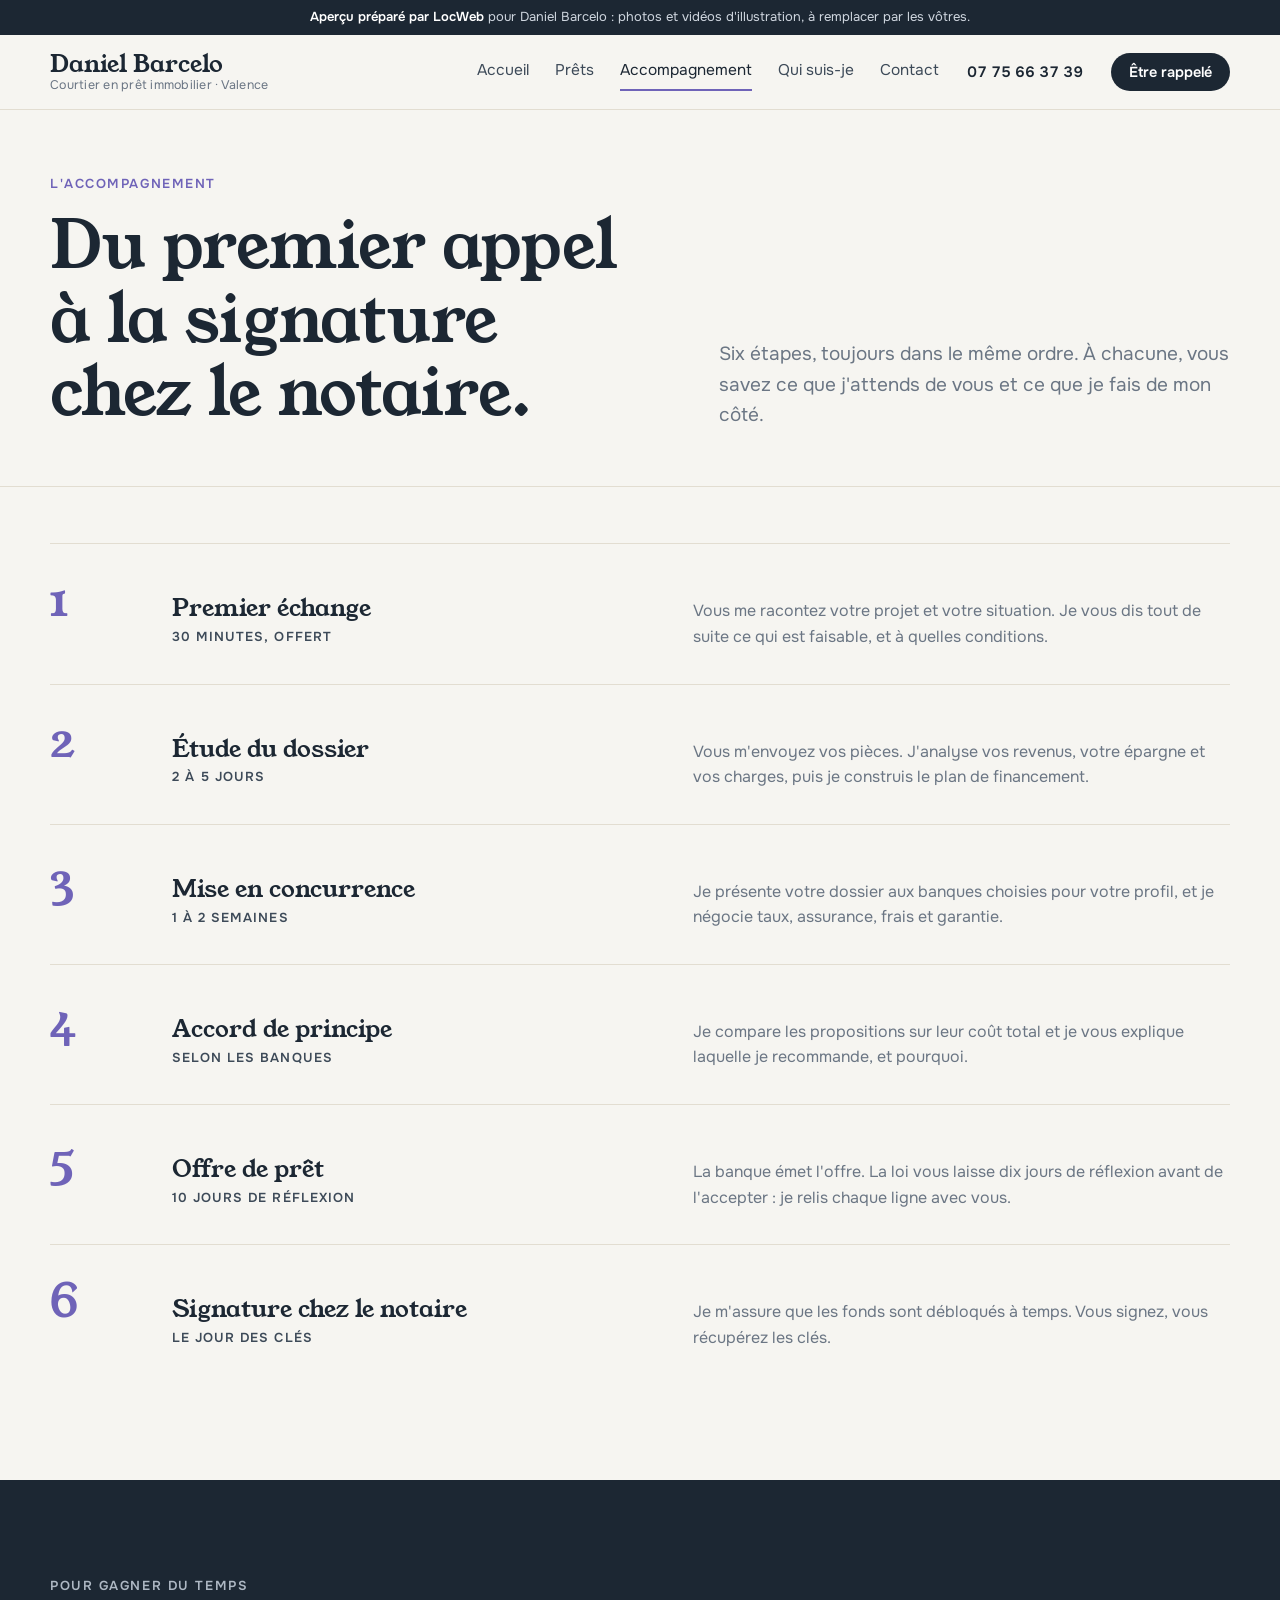
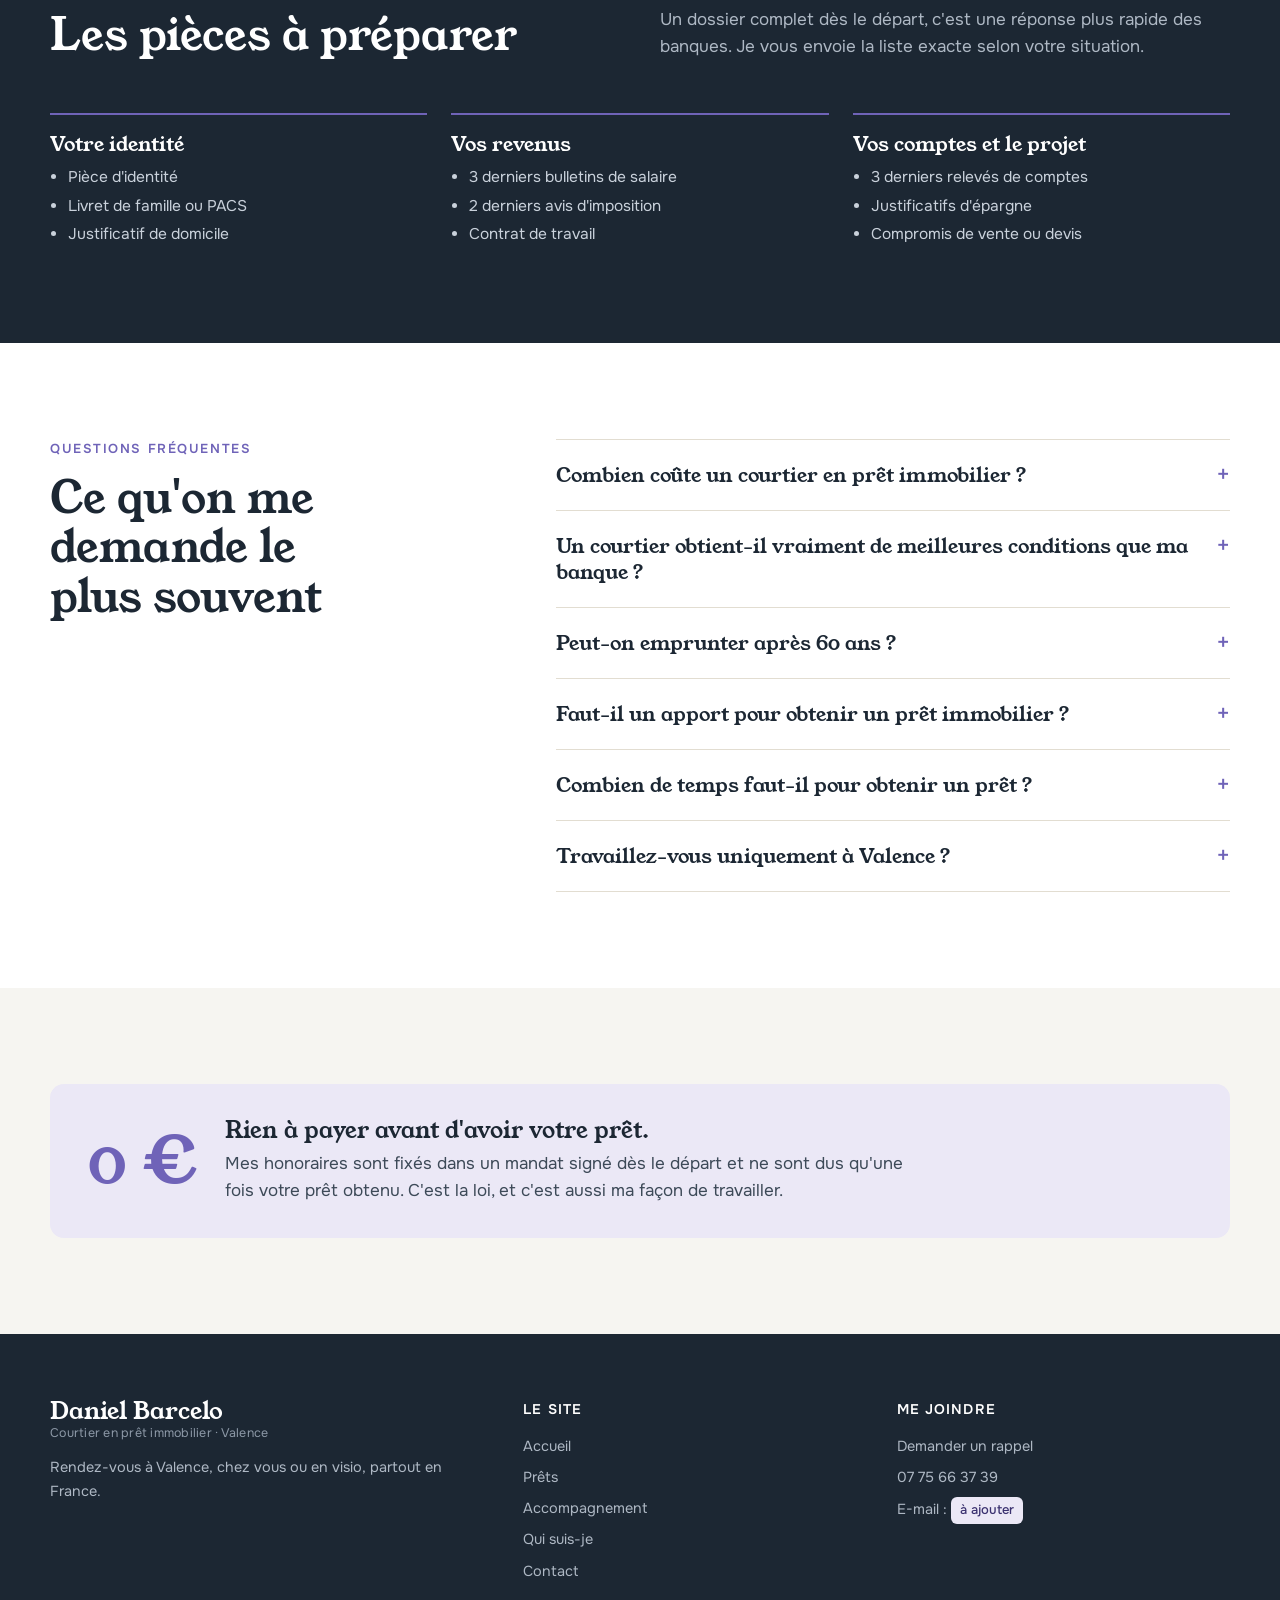
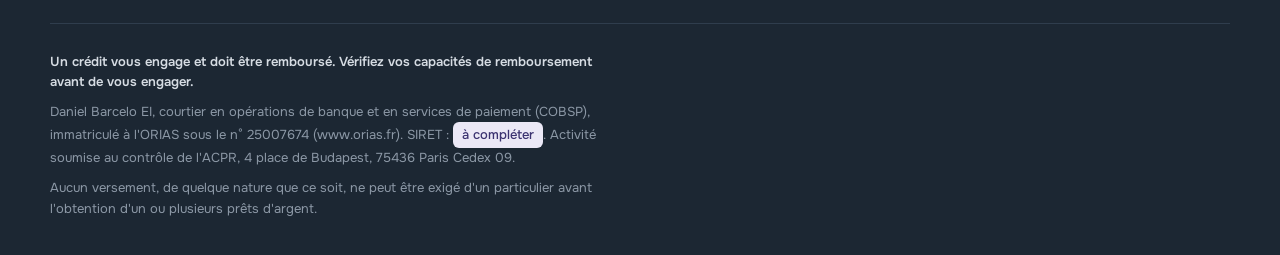
==== commit aff6ab21: "SEO : H1 avec mot-clé, Open Graph, JSON-LD enrichi, FAQ, plan du site Co-Authored-By: Claude Opus 5." ====
--- a/accompagnement.html
+++ b/accompagnement.html
@@ -6,12 +6,18 @@
 <title>Accompagnement | Daniel Barcelo, courtier à Valence</title>
 <meta name="description" content="Les six étapes d'un prêt immobilier avec Daniel Barcelo, du premier échange à la signature chez le notaire.">
 <meta name="robots" content="noindex, nofollow">
+<meta property="og:type" content="website"><meta property="og:locale" content="fr_FR">
+<meta property="og:site_name" content="Daniel Barcelo, courtier en prêt immobilier">
+<meta property="og:title" content="Accompagnement | Daniel Barcelo, courtier à Valence"><meta property="og:description" content="Les six étapes d'un prêt immobilier avec Daniel Barcelo, du premier échange à la signature chez le notaire.">
+<meta property="og:url" content="https://shigyn.github.io/danielcourtier/accompagnement.html"><meta property="og:image" content="https://shigyn.github.io/danielcourtier/og.jpg">
+<meta name="twitter:card" content="summary_large_image">
+<meta name="theme-color" content="#1c2733">
 <link rel="preconnect" href="https://fonts.googleapis.com"><link rel="preconnect" href="https://fonts.gstatic.com" crossorigin>
 <link href="https://fonts.googleapis.com/css2?family=Onest:wght@400;500;600&family=Young+Serif&display=swap" rel="stylesheet">
 <script>document.documentElement.classList.add('js')</script>
-<link rel="stylesheet" href="style.css?v=3">
+<link rel="stylesheet" href="style.css?v=4">
 <link rel="icon" href="data:image/svg+xml,%3Csvg xmlns='http://www.w3.org/2000/svg' viewBox='0 0 32 32'%3E%3Crect width='32' height='32' rx='8' fill='%231c2733'/%3E%3Ctext x='16' y='22' font-family='Georgia' font-size='17' fill='%23c9c2f2' text-anchor='middle'%3EDB%3C/text%3E%3C/svg%3E">
-<script type="application/ld+json">{"@context":"https://schema.org","@type":"FinancialService","name":"Daniel Barcelo — Courtier en prêt immobilier","description":"Courtier en prêt immobilier à Valence : recherche du meilleur taux, assurance emprunteur, renégociation.","url":"https://shigyn.github.io/danielcourtier/","telephone":"+33775663739","areaServed":["Valence","Drôme","Ardèche","France"],"address":{"@type":"PostalAddress","addressLocality":"Valence","postalCode":"26000","addressCountry":"FR"}}</script>
+<script type="application/ld+json">{"@context": "https://schema.org", "@type": "FinancialService", "name": "Daniel Barcelo — Courtier en prêt immobilier", "description": "Courtier en prêt immobilier à Valence, 18 ans d'expérience en banque : recherche du meilleur taux, assurance emprunteur, renégociation. Tous profils, à distance partout en France.", "url": "https://shigyn.github.io/danielcourtier/", "telephone": "+33775663739", "image": "https://shigyn.github.io/danielcourtier/og.jpg", "address": {"@type": "PostalAddress", "addressLocality": "Valence", "postalCode": "26000", "addressRegion": "Drôme", "addressCountry": "FR"}, "areaServed": [{"@type": "City", "name": "Valence"}, {"@type": "AdministrativeArea", "name": "Drôme"}, {"@type": "AdministrativeArea", "name": "Ardèche"}, {"@type": "Country", "name": "France"}], "identifier": {"@type": "PropertyValue", "propertyID": "ORIAS", "value": "25007674"}, "founder": {"@type": "Person", "name": "Daniel Barcelo", "jobTitle": "Courtier en prêt immobilier", "sameAs": ["https://www.linkedin.com/in/daniel-barcelo-037586366"]}, "knowsAbout": ["Prêt immobilier", "Assurance emprunteur", "Rachat de crédit", "Renégociation de prêt", "Prêt à taux zéro", "Investissement locatif"]}</script><script type="application/ld+json">{"@context": "https://schema.org", "@type": "FAQPage", "mainEntity": [{"@type": "Question", "name": "Combien coûte un courtier en prêt immobilier ?", "acceptedAnswer": {"@type": "Answer", "text": "Rien tant que votre prêt n'est pas obtenu. Mes honoraires sont fixés dans un mandat signé dès le départ et ne sont dus qu'une fois le prêt accordé. Le premier échange est offert."}}, {"@type": "Question", "name": "Un courtier obtient-il vraiment de meilleures conditions que ma banque ?", "acceptedAnswer": {"@type": "Answer", "text": "Je présente votre dossier à plusieurs banques et je négocie le taux, mais aussi l'assurance emprunteur, les frais de dossier et la garantie. C'est le coût total du crédit qui compte, et c'est lui que je compare."}}, {"@type": "Question", "name": "Peut-on emprunter après 60 ans ?", "acceptedAnswer": {"@type": "Answer", "text": "Oui. La difficulté vient surtout de l'assurance : limites d'âge, questionnaire de santé, surprimes. Je cherche les contrats qui acceptent votre profil. Depuis la loi Lemoine, le questionnaire de santé est supprimé si la part assurée est inférieure à 200 000 € par personne et que le prêt se termine avant vos 60 ans."}}, {"@type": "Question", "name": "Faut-il un apport pour obtenir un prêt immobilier ?", "acceptedAnswer": {"@type": "Answer", "text": "Les banques demandent le plus souvent un apport couvrant au moins les frais de notaire et de garantie. Sans apport, c'est plus difficile mais pas impossible : tout dépend de vos revenus, de votre épargne et de la qualité du dossier."}}, {"@type": "Question", "name": "Combien de temps faut-il pour obtenir un prêt ?", "acceptedAnswer": {"@type": "Answer", "text": "Comptez quelques semaines entre un dossier complet et l'offre de prêt, puis les 10 jours de réflexion imposés par la loi avant de l'accepter. Un dossier complet dès le départ fait gagner beaucoup de temps."}}, {"@type": "Question", "name": "Travaillez-vous uniquement à Valence ?", "acceptedAnswer": {"@type": "Answer", "text": "Non. Je reçois à Valence et dans la Drôme, et j'accompagne mes clients partout en France à distance, par téléphone et en visio. Les documents s'échangent par e-mail."}}]}</script>
 </head>
 <body>
 <div class="apercu"><b>Aperçu préparé par LocWeb</b> pour Daniel Barcelo : photos et vidéos d'illustration, à remplacer par les vôtres.</div>
@@ -57,6 +63,19 @@
     </div>
   </div>
 </section>
+<section class="section section-blanche">
+  <div class="conteneur faq-grille">
+    <div class="revele"><p class="surtitre">Questions fréquentes</p><h2>Ce qu'on me demande le plus souvent</h2></div>
+    <div class="faq">
+      <details class="revele"><summary>Combien coûte un courtier en prêt immobilier ?</summary><p>Rien tant que votre prêt n'est pas obtenu. Mes honoraires sont fixés dans un mandat signé dès le départ et ne sont dus qu'une fois le prêt accordé. Le premier échange est offert.</p></details>
+      <details class="revele"><summary>Un courtier obtient-il vraiment de meilleures conditions que ma banque ?</summary><p>Je présente votre dossier à plusieurs banques et je négocie le taux, mais aussi l'assurance emprunteur, les frais de dossier et la garantie. C'est le coût total du crédit qui compte, et c'est lui que je compare.</p></details>
+      <details class="revele"><summary>Peut-on emprunter après 60 ans ?</summary><p>Oui. La difficulté vient surtout de l'assurance : limites d'âge, questionnaire de santé, surprimes. Je cherche les contrats qui acceptent votre profil. Depuis la loi Lemoine, le questionnaire de santé est supprimé si la part assurée est inférieure à 200 000 € par personne et que le prêt se termine avant vos 60 ans.</p></details>
+      <details class="revele"><summary>Faut-il un apport pour obtenir un prêt immobilier ?</summary><p>Les banques demandent le plus souvent un apport couvrant au moins les frais de notaire et de garantie. Sans apport, c'est plus difficile mais pas impossible : tout dépend de vos revenus, de votre épargne et de la qualité du dossier.</p></details>
+      <details class="revele"><summary>Combien de temps faut-il pour obtenir un prêt ?</summary><p>Comptez quelques semaines entre un dossier complet et l'offre de prêt, puis les 10 jours de réflexion imposés par la loi avant de l'accepter. Un dossier complet dès le départ fait gagner beaucoup de temps.</p></details>
+      <details class="revele"><summary>Travaillez-vous uniquement à Valence ?</summary><p>Non. Je reçois à Valence et dans la Drôme, et j'accompagne mes clients partout en France à distance, par téléphone et en visio. Les documents s'échangent par e-mail.</p></details>
+    </div>
+  </div>
+</section>
 <section class="section">
   <div class="conteneur">
     <div class="encart revele">
@@ -85,6 +104,6 @@
   </div>
 </footer>
 <a class="appel-flottant" href="tel:+33775663739" aria-label="Appeler Daniel Barcelo au 07 75 66 37 39"><svg viewBox="0 0 24 24" width="20" height="20" aria-hidden="true"><path fill="currentColor" d="M6.6 10.8a15.1 15.1 0 0 0 6.6 6.6l2.2-2.2a1 1 0 0 1 1-.25 11.4 11.4 0 0 0 3.6.57 1 1 0 0 1 1 1V20a1 1 0 0 1-1 1A17 17 0 0 1 3 4a1 1 0 0 1 1-1h3.5a1 1 0 0 1 1 1c0 1.25.2 2.45.57 3.57a1 1 0 0 1-.25 1z"/></svg>Appeler</a>
-<script src="app.js?v=3" defer></script>
+<script src="app.js?v=4" defer></script>
 </body>
 </html>
--- a/style.css
+++ b/style.css
@@ -54,6 +54,17 @@
 .tel-entete { text-decoration: none; font-weight: 600; font-size: 15px; color: var(--nuit); white-space: nowrap; font-variant-numeric: tabular-nums }
 .tel-entete:hover { color: var(--lavande) }
 .appel-flottant { display: none; position: fixed; right: 16px; bottom: 16px; z-index: 30; align-items: center; gap: 8px; padding: 14px 20px; border-radius: 999px; background: var(--lavande); color: #fff; font-weight: 600; text-decoration: none; box-shadow: 0 10px 30px -8px rgba(28,39,51,.5) }
+
+.h1-cle { display: block; font: 600 13px/1.4 var(--sans); letter-spacing: .12em; text-transform: uppercase; color: #c9c2f2; margin-bottom: 16px }
+.faq-grille { display: grid; grid-template-columns: .8fr 1.2fr; gap: 56px; align-items: start }
+.faq details { border-top: 1px solid var(--pierre) }
+.faq details:last-child { border-bottom: 1px solid var(--pierre) }
+.faq summary { list-style: none; cursor: pointer; display: flex; justify-content: space-between; gap: 24px; padding: 22px 0; font-family: var(--serif); font-size: 20px; color: var(--nuit); line-height: 1.3 }
+.faq summary::-webkit-details-marker { display: none }
+.faq summary::after { content: '+'; font-family: var(--sans); font-size: 26px; line-height: 1; color: var(--lavande); transition: transform .25s }
+.faq details[open] summary::after { transform: rotate(45deg) }
+.faq details p { padding: 0 0 24px; color: var(--gris); font-size: 16px }
+@media (max-width: 1020px) { .faq-grille { grid-template-columns: 1fr; gap: 24px } }
 
 /* Héros : la remise des clés en vidéo, le calcul par-dessus */
 .heros { position: relative; min-height: min(88vh, 820px); display: grid; align-items: center; padding: 90px 0 70px; overflow: hidden; background: var(--nuit) }
